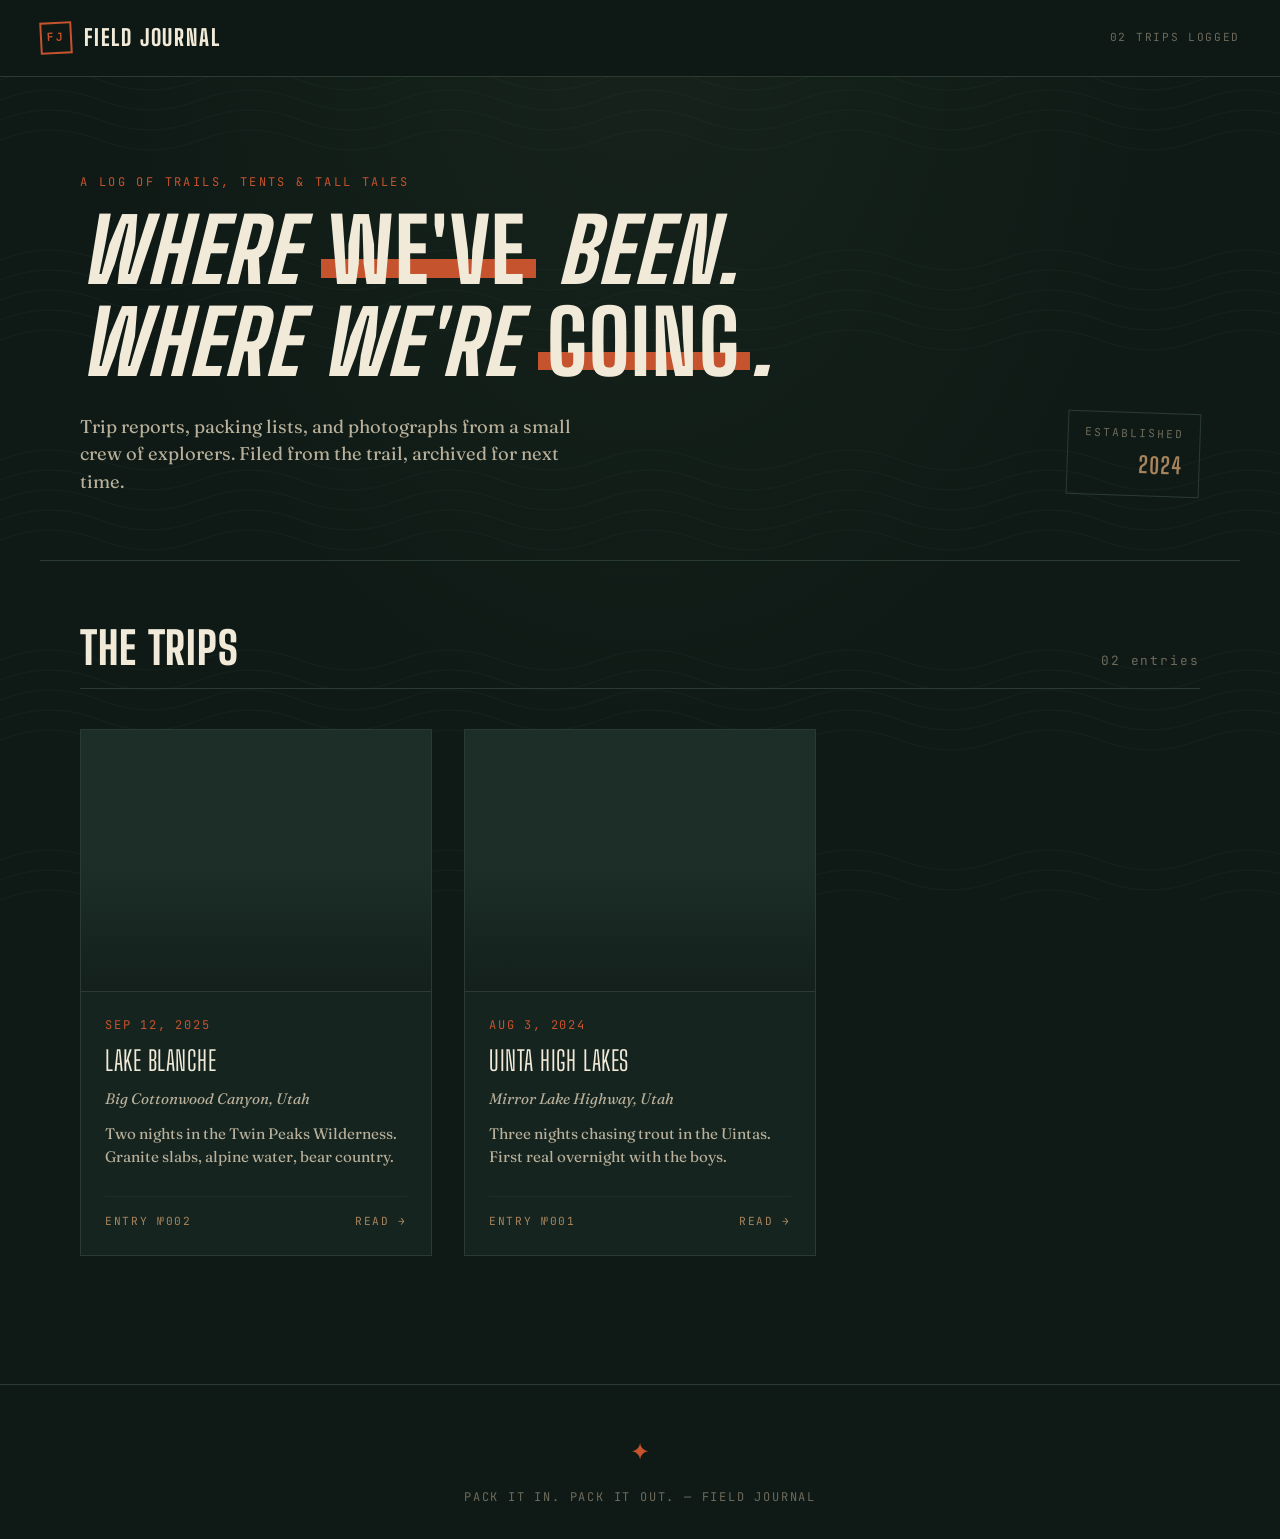
==== index.html @ 02f3646e "Initial commit" ====
<!DOCTYPE html>
<html lang="en">
<head>
  <meta charset="UTF-8">
  <meta name="viewport" content="width=device-width, initial-scale=1.0">
  <title>Field Journal — Trip Log</title>
  <meta name="description" content="A log of camping trips, gear, and trails.">

  <!-- Fonts -->
  <link rel="preconnect" href="https://fonts.googleapis.com">
  <link rel="preconnect" href="https://fonts.gstatic.com" crossorigin>
  <link href="https://fonts.googleapis.com/css2?family=Big+Shoulders+Display:wght@400;700;800;900&family=Fraunces:ital,wght@0,400;0,500;0,600;1,400;1,600&family=JetBrains+Mono:wght@400;500;700&display=swap" rel="stylesheet">

  <link rel="stylesheet" href="assets/styles.css">
</head>
<body>

  <header class="site-header">
    <div class="site-header-inner">
      <a href="index.html" class="brand">
        <span class="brand-mark">FJ</span>
        <span>Field Journal</span>
      </a>
      <div class="nav-meta">
        <span id="trip-count">— Trips Logged</span>
      </div>
    </div>
  </header>

  <section class="hero">
    <div class="hero-grid">
      <div class="hero-title">
        <div class="eyebrow">A Log of Trails, Tents &amp; Tall Tales</div>
        <h1>Where <span class="underline">we've</span> been.<br>Where we're <span class="underline">going</span>.</h1>
        <p class="hero-tagline">Trip reports, packing lists, and photographs from a small crew of explorers. Filed from the trail, archived for next time.</p>
      </div>
      <div class="hero-stamp">
        Established<strong>2024</strong>
      </div>
    </div>
  </section>

  <section class="section">
    <div class="section-head">
      <h2>The Trips</h2>
      <span class="count" id="trips-counter"></span>
    </div>
    <div id="trips" class="trip-grid">
      <div class="loading">Loading trips…</div>
    </div>
  </section>

  <footer class="site-footer">
    <div class="compass">✦</div>
    <div>Pack it in. Pack it out. — Field Journal</div>
  </footer>

  <script src="assets/app.js"></script>
  <script>renderTripList();</script>
</body>
</html>
---- assets/styles.css ----
/* ============================================================
   FIELD JOURNAL — Camping Trip Log
   ============================================================ */

:root {
  --bg: #0f1a16;
  --bg-2: #162420;
  --bg-3: #1d2e29;
  --ink: #f1ead8;
  --ink-dim: #b8b09a;
  --ink-faint: #6e6a5b;
  --rust: #c5532e;
  --rust-bright: #e26a3f;
  --tan: #a8845c;
  --moss: #6b8a5a;
  --line: #2a3b34;
  --line-soft: #1f2d28;

  --font-display: 'Big Shoulders Display', 'Impact', sans-serif;
  --font-body: 'Fraunces', 'Georgia', serif;
  --font-mono: 'JetBrains Mono', 'Courier New', monospace;

  --max: 1200px;
  --pad: clamp(1rem, 4vw, 2.5rem);
}

* { box-sizing: border-box; margin: 0; padding: 0; }

html { scroll-behavior: smooth; }

body {
  font-family: var(--font-body);
  background: var(--bg);
  color: var(--ink);
  line-height: 1.6;
  font-size: 17px;
  min-height: 100vh;
  background-image:
    radial-gradient(ellipse at top, rgba(107, 138, 90, 0.08), transparent 60%),
    url("data:image/svg+xml;utf8,<svg xmlns='http://www.w3.org/2000/svg' width='200' height='200' viewBox='0 0 200 200'><g fill='none' stroke='%231d2e29' stroke-width='0.6' opacity='0.5'><path d='M0,100 Q50,80 100,100 T200,100'/><path d='M0,120 Q50,100 100,120 T200,120'/><path d='M0,80 Q50,60 100,80 T200,80'/><path d='M0,140 Q50,120 100,140 T200,140'/><path d='M0,60 Q50,40 100,60 T200,60'/></g></svg>");
  background-attachment: fixed;
}

a { color: var(--rust-bright); text-decoration: none; }
a:hover { color: var(--ink); }

img { max-width: 100%; display: block; }

/* ============================================================
   TYPOGRAPHY
   ============================================================ */

h1, h2, h3, h4 {
  font-family: var(--font-display);
  font-weight: 800;
  letter-spacing: 0.02em;
  line-height: 1.05;
  color: var(--ink);
}

h1 { font-size: clamp(2.5rem, 7vw, 5.5rem); text-transform: uppercase; }
h2 { font-size: clamp(1.8rem, 4vw, 2.8rem); text-transform: uppercase; }
h3 { font-size: 1.4rem; text-transform: uppercase; letter-spacing: 0.06em; }
h4 { font-size: 1rem; text-transform: uppercase; letter-spacing: 0.12em; color: var(--tan); }

.eyebrow {
  font-family: var(--font-mono);
  font-size: 0.75rem;
  text-transform: uppercase;
  letter-spacing: 0.2em;
  color: var(--rust);
  margin-bottom: 0.75rem;
}

/* ============================================================
   HEADER / NAV
   ============================================================ */

.site-header {
  border-bottom: 1px solid var(--line);
  padding: 1.25rem var(--pad);
  position: sticky;
  top: 0;
  background: rgba(15, 26, 22, 0.92);
  backdrop-filter: blur(12px);
  z-index: 50;
}

.site-header-inner {
  max-width: var(--max);
  margin: 0 auto;
  display: flex;
  align-items: center;
  justify-content: space-between;
  gap: 2rem;
}

.brand {
  display: flex;
  align-items: center;
  gap: 0.75rem;
  font-family: var(--font-display);
  font-size: 1.4rem;
  text-transform: uppercase;
  letter-spacing: 0.08em;
  color: var(--ink);
  font-weight: 800;
}

.brand-mark {
  width: 32px;
  height: 32px;
  display: grid;
  place-items: center;
  border: 2px solid var(--rust);
  color: var(--rust);
  font-family: var(--font-mono);
  font-size: 0.7rem;
  font-weight: 700;
  transform: rotate(-3deg);
}

.nav-meta {
  font-family: var(--font-mono);
  font-size: 0.7rem;
  letter-spacing: 0.15em;
  text-transform: uppercase;
  color: var(--ink-faint);
}

.nav-meta a { color: var(--ink-dim); }

/* ============================================================
   HERO
   ============================================================ */

.hero {
  padding: clamp(3rem, 8vw, 6rem) var(--pad) clamp(2rem, 5vw, 4rem);
  max-width: var(--max);
  margin: 0 auto;
  border-bottom: 1px solid var(--line);
  position: relative;
}

.hero-grid {
  display: grid;
  grid-template-columns: 1fr auto;
  gap: 2rem;
  align-items: end;
}

.hero-title {
  position: relative;
}

.hero-title h1 {
  font-style: italic;
}

.hero-title h1 .underline {
  display: inline-block;
  background: linear-gradient(transparent 60%, var(--rust) 60%, var(--rust) 80%, transparent 80%);
  padding: 0 0.1em;
  font-style: normal;
}

.hero-tagline {
  font-size: 1.15rem;
  color: var(--ink-dim);
  max-width: 520px;
  margin-top: 1.5rem;
  line-height: 1.5;
}

.hero-stamp {
  font-family: var(--font-mono);
  font-size: 0.7rem;
  text-transform: uppercase;
  letter-spacing: 0.18em;
  color: var(--ink-faint);
  border: 1.5px solid var(--line);
  padding: 0.75rem 1rem;
  text-align: right;
  white-space: nowrap;
  transform: rotate(2deg);
}

.hero-stamp strong {
  color: var(--tan);
  display: block;
  font-size: 1.4rem;
  font-weight: 700;
  letter-spacing: 0.05em;
  font-family: var(--font-display);
  margin-top: 0.25rem;
}

@media (max-width: 700px) {
  .hero-grid { grid-template-columns: 1fr; }
  .hero-stamp { justify-self: start; transform: none; }
}

/* ============================================================
   TRIP GRID (HOME)
   ============================================================ */

.section {
  padding: clamp(2rem, 5vw, 4rem) var(--pad);
  max-width: var(--max);
  margin: 0 auto;
}

.section-head {
  display: flex;
  justify-content: space-between;
  align-items: baseline;
  border-bottom: 1px solid var(--line);
  padding-bottom: 1rem;
  margin-bottom: 2.5rem;
}

.section-head .count {
  font-family: var(--font-mono);
  font-size: 0.8rem;
  color: var(--ink-faint);
  letter-spacing: 0.15em;
}

.trip-grid {
  display: grid;
  grid-template-columns: repeat(auto-fill, minmax(320px, 1fr));
  gap: 2rem;
}

.trip-card {
  background: var(--bg-2);
  border: 1px solid var(--line);
  text-decoration: none;
  color: inherit;
  display: flex;
  flex-direction: column;
  transition: transform 0.3s ease, border-color 0.3s ease, box-shadow 0.3s ease;
  position: relative;
  overflow: hidden;
}

.trip-card:hover {
  transform: translateY(-4px);
  border-color: var(--rust);
  box-shadow: 0 12px 32px -12px rgba(197, 83, 46, 0.4);
}

.trip-card-image {
  aspect-ratio: 4 / 3;
  background: var(--bg-3);
  background-size: cover;
  background-position: center;
  position: relative;
  border-bottom: 1px solid var(--line);
}

.trip-card-image::after {
  content: '';
  position: absolute;
  inset: 0;
  background: linear-gradient(to bottom, transparent 50%, rgba(15, 26, 22, 0.7));
}

.trip-card-no-image {
  display: grid;
  place-items: center;
  color: var(--ink-faint);
  font-family: var(--font-mono);
  font-size: 0.75rem;
  letter-spacing: 0.15em;
  text-transform: uppercase;
}

.trip-card-body {
  padding: 1.5rem;
  display: flex;
  flex-direction: column;
  gap: 0.75rem;
  flex: 1;
}

.trip-card-date {
  font-family: var(--font-mono);
  font-size: 0.75rem;
  letter-spacing: 0.15em;
  text-transform: uppercase;
  color: var(--rust);
}

.trip-card-title {
  font-family: var(--font-display);
  font-size: 1.7rem;
  text-transform: uppercase;
  letter-spacing: 0.02em;
  line-height: 1;
  color: var(--ink);
}

.trip-card-location {
  font-size: 0.95rem;
  color: var(--ink-dim);
  font-style: italic;
}

.trip-card-summary {
  color: var(--ink-dim);
  font-size: 0.95rem;
  line-height: 1.5;
  margin-top: auto;
}

.trip-card-footer {
  margin-top: 1rem;
  padding-top: 1rem;
  border-top: 1px solid var(--line-soft);
  font-family: var(--font-mono);
  font-size: 0.7rem;
  letter-spacing: 0.15em;
  text-transform: uppercase;
  color: var(--tan);
  display: flex;
  justify-content: space-between;
}

/* ============================================================
   TRIP DETAIL PAGE
   ============================================================ */

.trip-hero {
  height: clamp(40vh, 60vh, 600px);
  background: var(--bg-3);
  background-size: cover;
  background-position: center;
  position: relative;
  border-bottom: 1px solid var(--line);
}

.trip-hero::after {
  content: '';
  position: absolute;
  inset: 0;
  background: linear-gradient(to bottom, rgba(15,26,22,0.3) 0%, rgba(15,26,22,0.95));
}

.trip-hero-content {
  position: absolute;
  bottom: 0;
  left: 0;
  right: 0;
  padding: var(--pad);
  max-width: var(--max);
  margin: 0 auto;
  z-index: 2;
}

.trip-hero-content .eyebrow {
  margin-bottom: 1rem;
}

.back-link {
  font-family: var(--font-mono);
  font-size: 0.75rem;
  letter-spacing: 0.15em;
  text-transform: uppercase;
  color: var(--ink-dim);
  margin-bottom: 1.5rem;
  display: inline-block;
}

.back-link::before { content: '← '; }

.trip-meta-bar {
  display: grid;
  grid-template-columns: repeat(auto-fit, minmax(140px, 1fr));
  gap: 0;
  border-top: 1px solid var(--line);
  border-bottom: 1px solid var(--line);
  background: var(--bg-2);
}

.meta-stat {
  padding: 1.25rem var(--pad);
  border-right: 1px solid var(--line-soft);
  font-family: var(--font-mono);
  font-size: 0.85rem;
}

.meta-stat:last-child { border-right: none; }

.meta-stat-label {
  font-size: 0.65rem;
  letter-spacing: 0.2em;
  text-transform: uppercase;
  color: var(--ink-faint);
  margin-bottom: 0.4rem;
}

.meta-stat-value {
  color: var(--ink);
  font-size: 1rem;
  letter-spacing: 0.05em;
}

/* TRIP SECTIONS */

.trip-section {
  padding: clamp(2.5rem, 5vw, 4rem) var(--pad);
  max-width: var(--max);
  margin: 0 auto;
  border-bottom: 1px solid var(--line);
}

.trip-section:last-child { border-bottom: none; }

.trip-section-head {
  display: flex;
  align-items: baseline;
  gap: 1rem;
  margin-bottom: 2.5rem;
}

.trip-section-head h2 {
  display: inline-block;
}

.trip-section-head .num {
  font-family: var(--font-mono);
  font-size: 0.8rem;
  color: var(--rust);
  letter-spacing: 0.15em;
}

/* Map */

#map {
  height: 400px;
  border: 1px solid var(--line);
  background: var(--bg-2);
}

/* Checklist */

.checklist {
  display: grid;
  grid-template-columns: repeat(auto-fit, minmax(280px, 1fr));
  gap: 2rem;
}

.checklist-category h4 {
  border-bottom: 2px solid var(--rust);
  padding-bottom: 0.5rem;
  margin-bottom: 1rem;
  display: inline-block;
  color: var(--ink);
}

.checklist-items {
  list-style: none;
  display: flex;
  flex-direction: column;
  gap: 0.4rem;
}

.checklist-items li {
  display: flex;
  align-items: center;
  gap: 0.75rem;
  font-size: 0.95rem;
  font-family: var(--font-mono);
  font-size: 0.85rem;
  padding: 0.4rem 0;
  border-bottom: 1px dashed var(--line-soft);
}

.checklist-items .box {
  width: 14px;
  height: 14px;
  border: 1.5px solid var(--ink-faint);
  flex-shrink: 0;
  display: grid;
  place-items: center;
  font-size: 0.7rem;
}

.checklist-items .checked .box {
  border-color: var(--moss);
  color: var(--moss);
  background: rgba(107, 138, 90, 0.1);
}

.checklist-items .checked .box::after {
  content: '✓';
  font-weight: 700;
}

.checklist-items .checked span:not(.box) {
  color: var(--ink-faint);
  text-decoration: line-through;
  text-decoration-color: var(--ink-faint);
}

/* Gallery */

.gallery {
  display: grid;
  grid-template-columns: repeat(auto-fit, minmax(200px, 1fr));
  gap: 0.5rem;
}

.gallery img {
  width: 100%;
  aspect-ratio: 1;
  object-fit: cover;
  cursor: pointer;
  transition: opacity 0.2s ease;
  border: 1px solid var(--line);
}

.gallery img:hover { opacity: 0.8; }

/* Lightbox */

.lightbox {
  position: fixed;
  inset: 0;
  background: rgba(15, 26, 22, 0.97);
  display: none;
  place-items: center;
  z-index: 100;
  cursor: pointer;
  padding: 2rem;
}

.lightbox.active { display: grid; }

.lightbox img {
  max-width: 90vw;
  max-height: 90vh;
  border: 1px solid var(--line);
}

.lightbox-close {
  position: absolute;
  top: 1.5rem;
  right: 1.5rem;
  font-family: var(--font-mono);
  font-size: 0.85rem;
  letter-spacing: 0.15em;
  text-transform: uppercase;
  color: var(--ink-dim);
  background: none;
  border: 1px solid var(--line);
  padding: 0.5rem 1rem;
  cursor: pointer;
}

/* Blog / Summary content */

.blog {
  max-width: 720px;
  font-size: 1.05rem;
  line-height: 1.75;
}

.blog h2 { margin-top: 2.5rem; margin-bottom: 1rem; }
.blog h3 { margin-top: 2rem; margin-bottom: 0.75rem; }
.blog p { margin-bottom: 1.25rem; color: var(--ink-dim); }
.blog p:first-of-type::first-letter {
  font-family: var(--font-display);
  font-size: 4rem;
  float: left;
  line-height: 0.85;
  margin: 0.4rem 0.6rem 0 0;
  color: var(--rust);
  font-weight: 800;
}
.blog ul, .blog ol { margin: 1rem 0 1.5rem 1.5rem; color: var(--ink-dim); }
.blog li { margin-bottom: 0.5rem; }
.blog blockquote {
  border-left: 3px solid var(--rust);
  padding-left: 1.25rem;
  margin: 1.5rem 0;
  font-style: italic;
  color: var(--ink);
}
.blog code {
  font-family: var(--font-mono);
  background: var(--bg-2);
  padding: 0.1em 0.4em;
  font-size: 0.9em;
  color: var(--tan);
}
.blog hr {
  border: none;
  border-top: 1px solid var(--line);
  margin: 2.5rem 0;
}

/* Crew chips */

.crew {
  display: flex;
  flex-wrap: wrap;
  gap: 0.5rem;
}

.crew-chip {
  font-family: var(--font-mono);
  font-size: 0.75rem;
  letter-spacing: 0.1em;
  text-transform: uppercase;
  border: 1px solid var(--line);
  padding: 0.4rem 0.8rem;
  color: var(--tan);
}

/* ============================================================
   FOOTER
   ============================================================ */

.site-footer {
  border-top: 1px solid var(--line);
  padding: 3rem var(--pad) 2rem;
  margin-top: 4rem;
  font-family: var(--font-mono);
  font-size: 0.75rem;
  letter-spacing: 0.15em;
  text-transform: uppercase;
  color: var(--ink-faint);
  text-align: center;
}

.site-footer .compass {
  font-size: 1.5rem;
  color: var(--rust);
  margin-bottom: 1rem;
  letter-spacing: normal;
}

/* ============================================================
   LOADING / EMPTY STATES
   ============================================================ */

.loading {
  text-align: center;
  padding: 4rem 2rem;
  font-family: var(--font-mono);
  font-size: 0.85rem;
  letter-spacing: 0.15em;
  text-transform: uppercase;
  color: var(--ink-faint);
}

.error-state {
  border: 1px dashed var(--rust);
  padding: 2rem;
  font-family: var(--font-mono);
  font-size: 0.85rem;
  color: var(--rust);
  text-align: center;
}
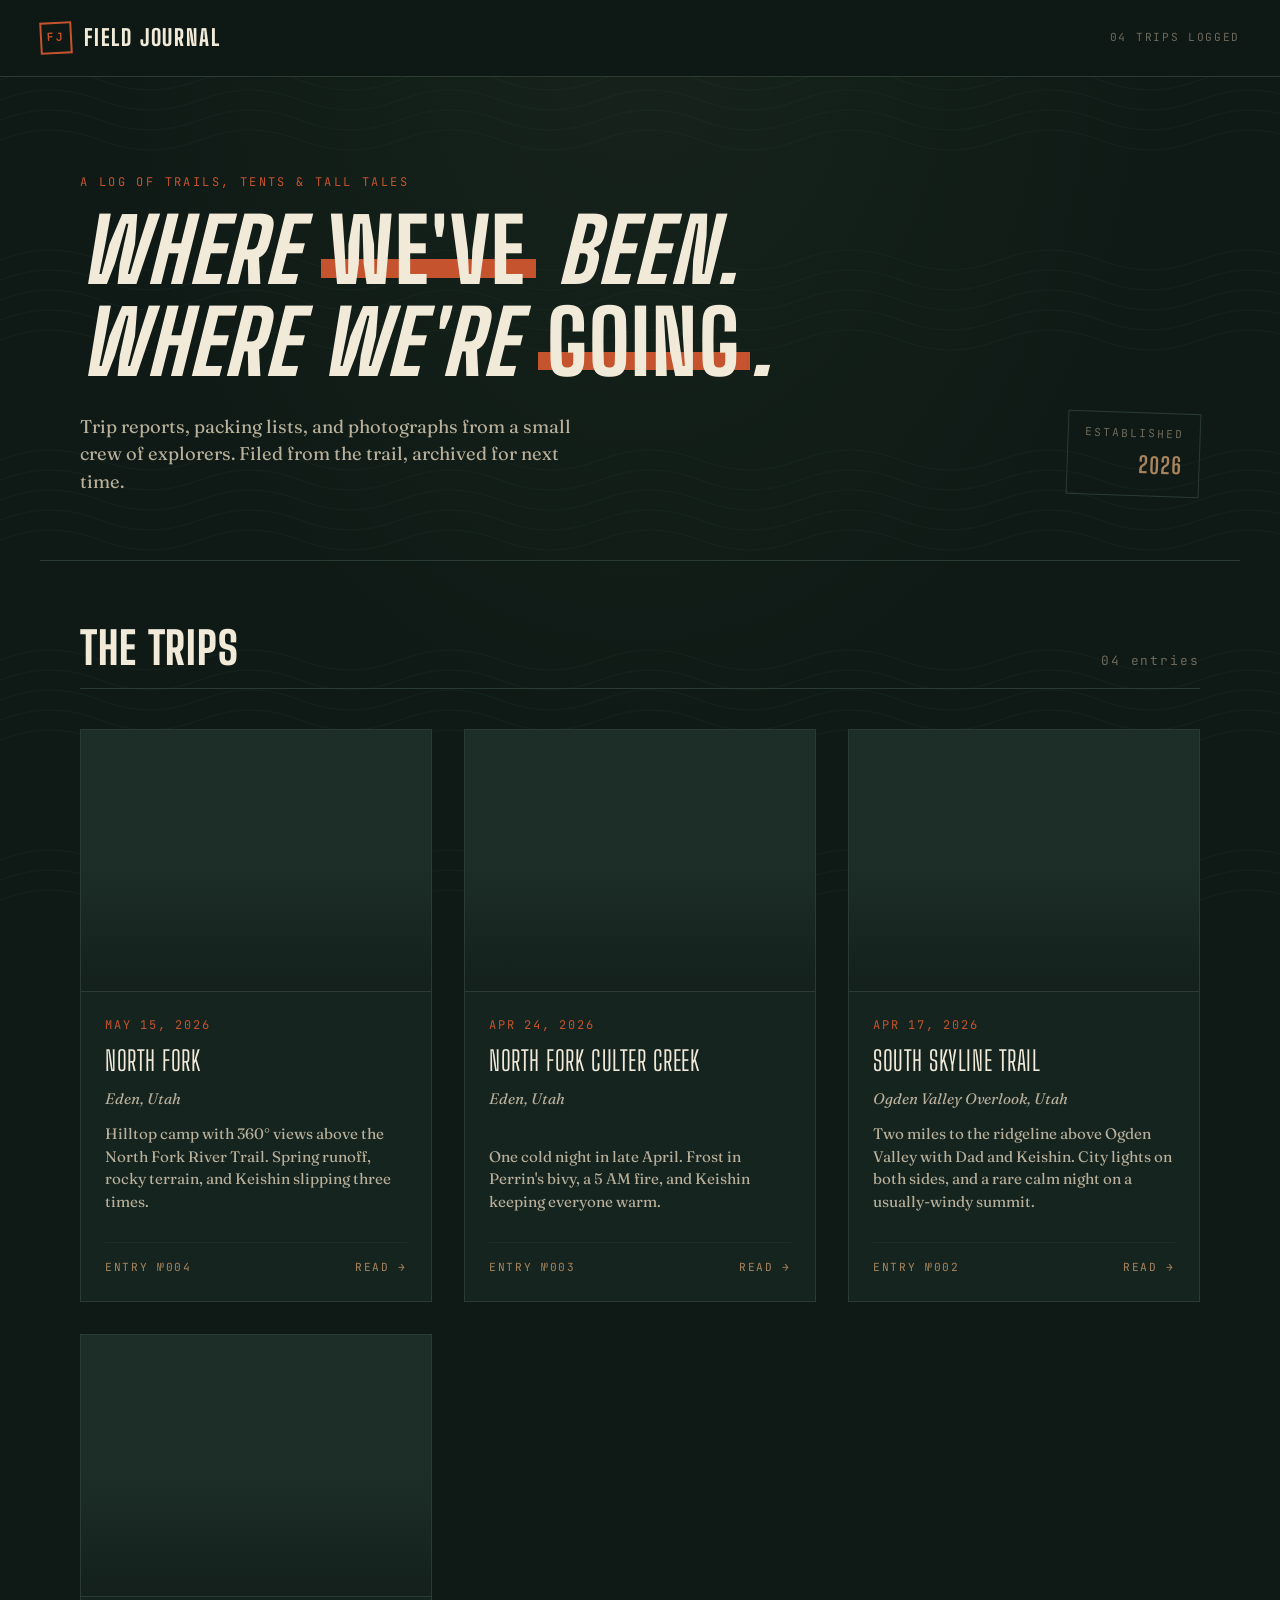
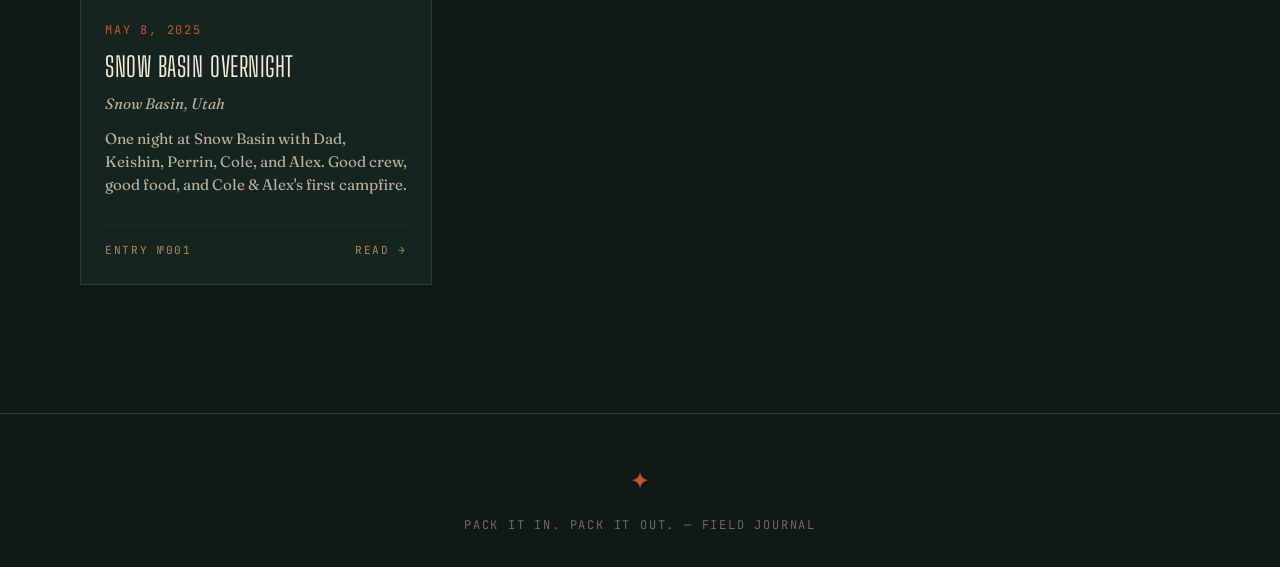
==== commit d2111e46: "update established date" ====
--- a/index.html
+++ b/index.html
@@ -35,7 +35,7 @@
         <p class="hero-tagline">Trip reports, packing lists, and photographs from a small crew of explorers. Filed from the trail, archived for next time.</p>
       </div>
       <div class="hero-stamp">
-        Established<strong>2024</strong>
+        Established<strong>2026</strong>
       </div>
     </div>
   </section>
